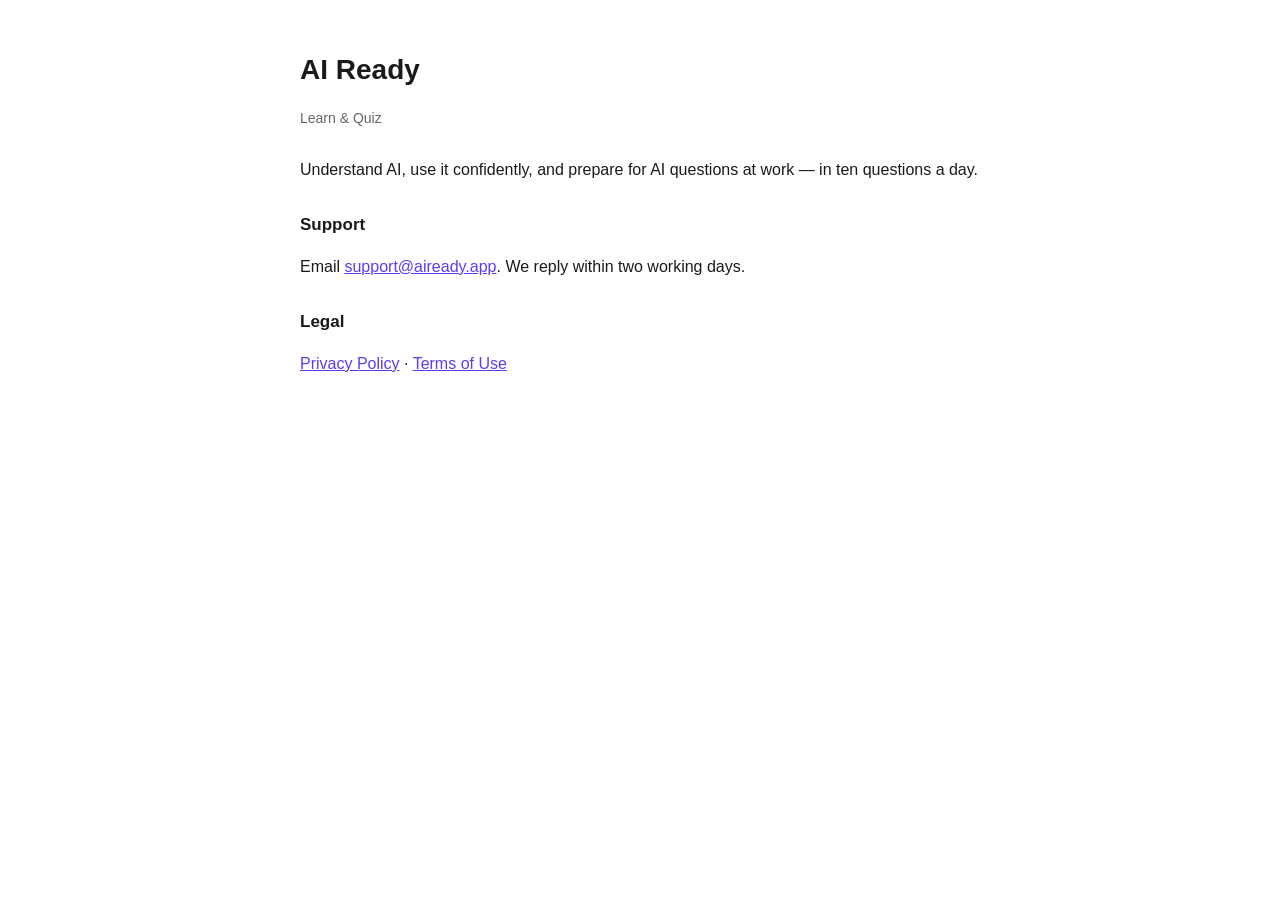
==== index.html @ 9efe3a9e "Add files via upload" ====
<!doctype html><html lang="en"><head><meta charset="utf-8"><meta name="viewport" content="width=device-width,initial-scale=1"><title>AI Ready</title><link rel="stylesheet" href="_style.css"></head><body>
<h1>AI Ready</h1><p class="date">Learn & Quiz</p>
<p>Understand AI, use it confidently, and prepare for AI questions at work — in ten questions a day.</p>
<h2>Support</h2><p>Email <a href="mailto:support@aiready.app">support@aiready.app</a>. We reply within two working days.</p>
<h2>Legal</h2><p><a href="privacy.html">Privacy Policy</a> · <a href="terms.html">Terms of Use</a></p>
</body></html>
---- _style.css ----
body{font-family:-apple-system,Segoe UI,Helvetica,Arial,sans-serif;max-width:680px;margin:48px auto;padding:0 20px;color:#1a1a1a;line-height:1.6}
h1{font-size:28px;margin-bottom:4px}.date{color:#666;font-size:14px;margin-bottom:28px}h2{font-size:17px;margin-top:28px}a{color:#5b3df5}
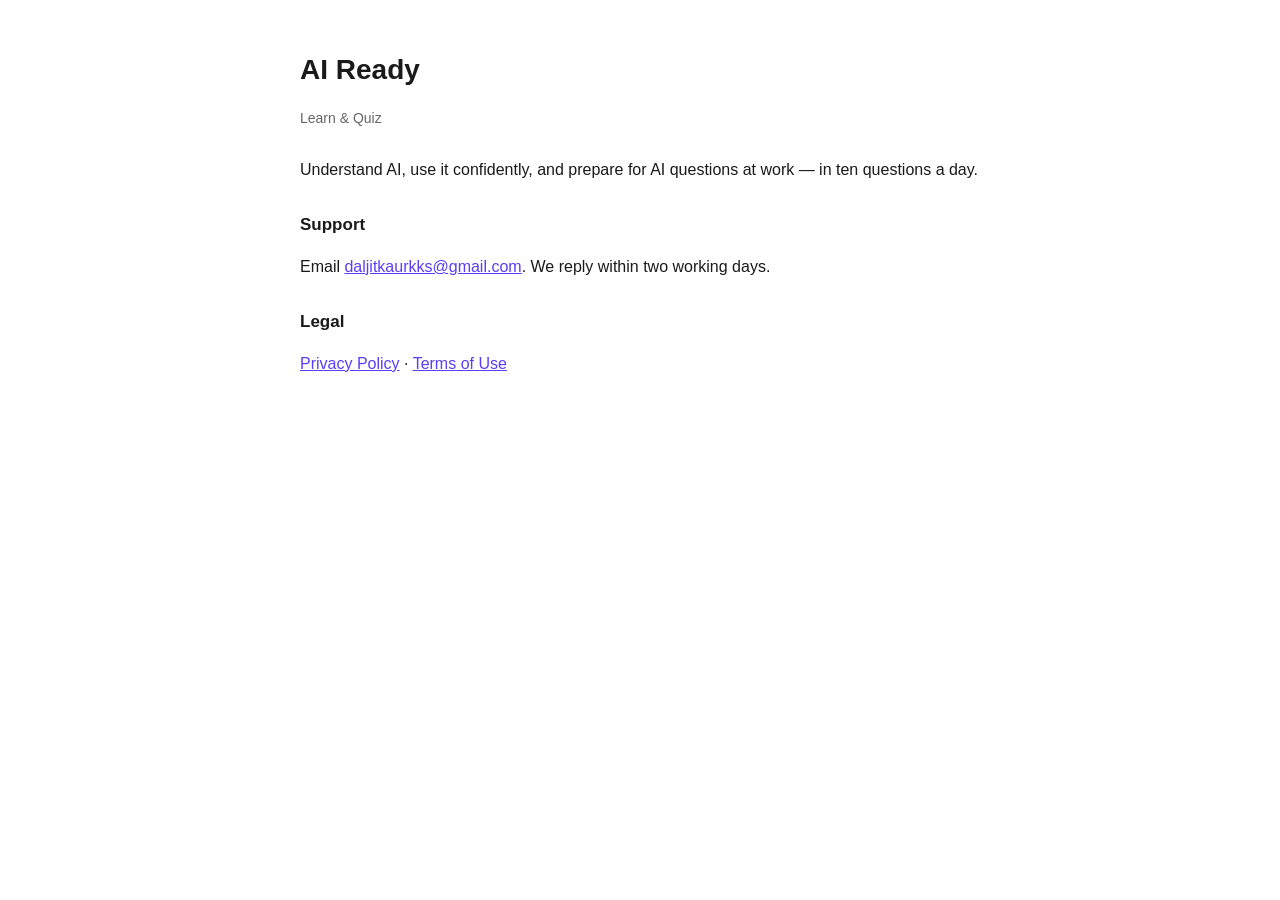
==== commit 3ec8e77a: "Update index.html" ====
--- a/index.html
+++ b/index.html
@@ -1,6 +1,6 @@
 <!doctype html><html lang="en"><head><meta charset="utf-8"><meta name="viewport" content="width=device-width,initial-scale=1"><title>AI Ready</title><link rel="stylesheet" href="_style.css"></head><body>
 <h1>AI Ready</h1><p class="date">Learn & Quiz</p>
 <p>Understand AI, use it confidently, and prepare for AI questions at work — in ten questions a day.</p>
-<h2>Support</h2><p>Email <a href="mailto:support@aiready.app">support@aiready.app</a>. We reply within two working days.</p>
+<h2>Support</h2><p>Email <a href="mailto:daljitkaurkks@gmail.com">daljitkaurkks@gmail.com</a>. We reply within two working days.</p>
 <h2>Legal</h2><p><a href="privacy.html">Privacy Policy</a> · <a href="terms.html">Terms of Use</a></p>
 </body></html>
